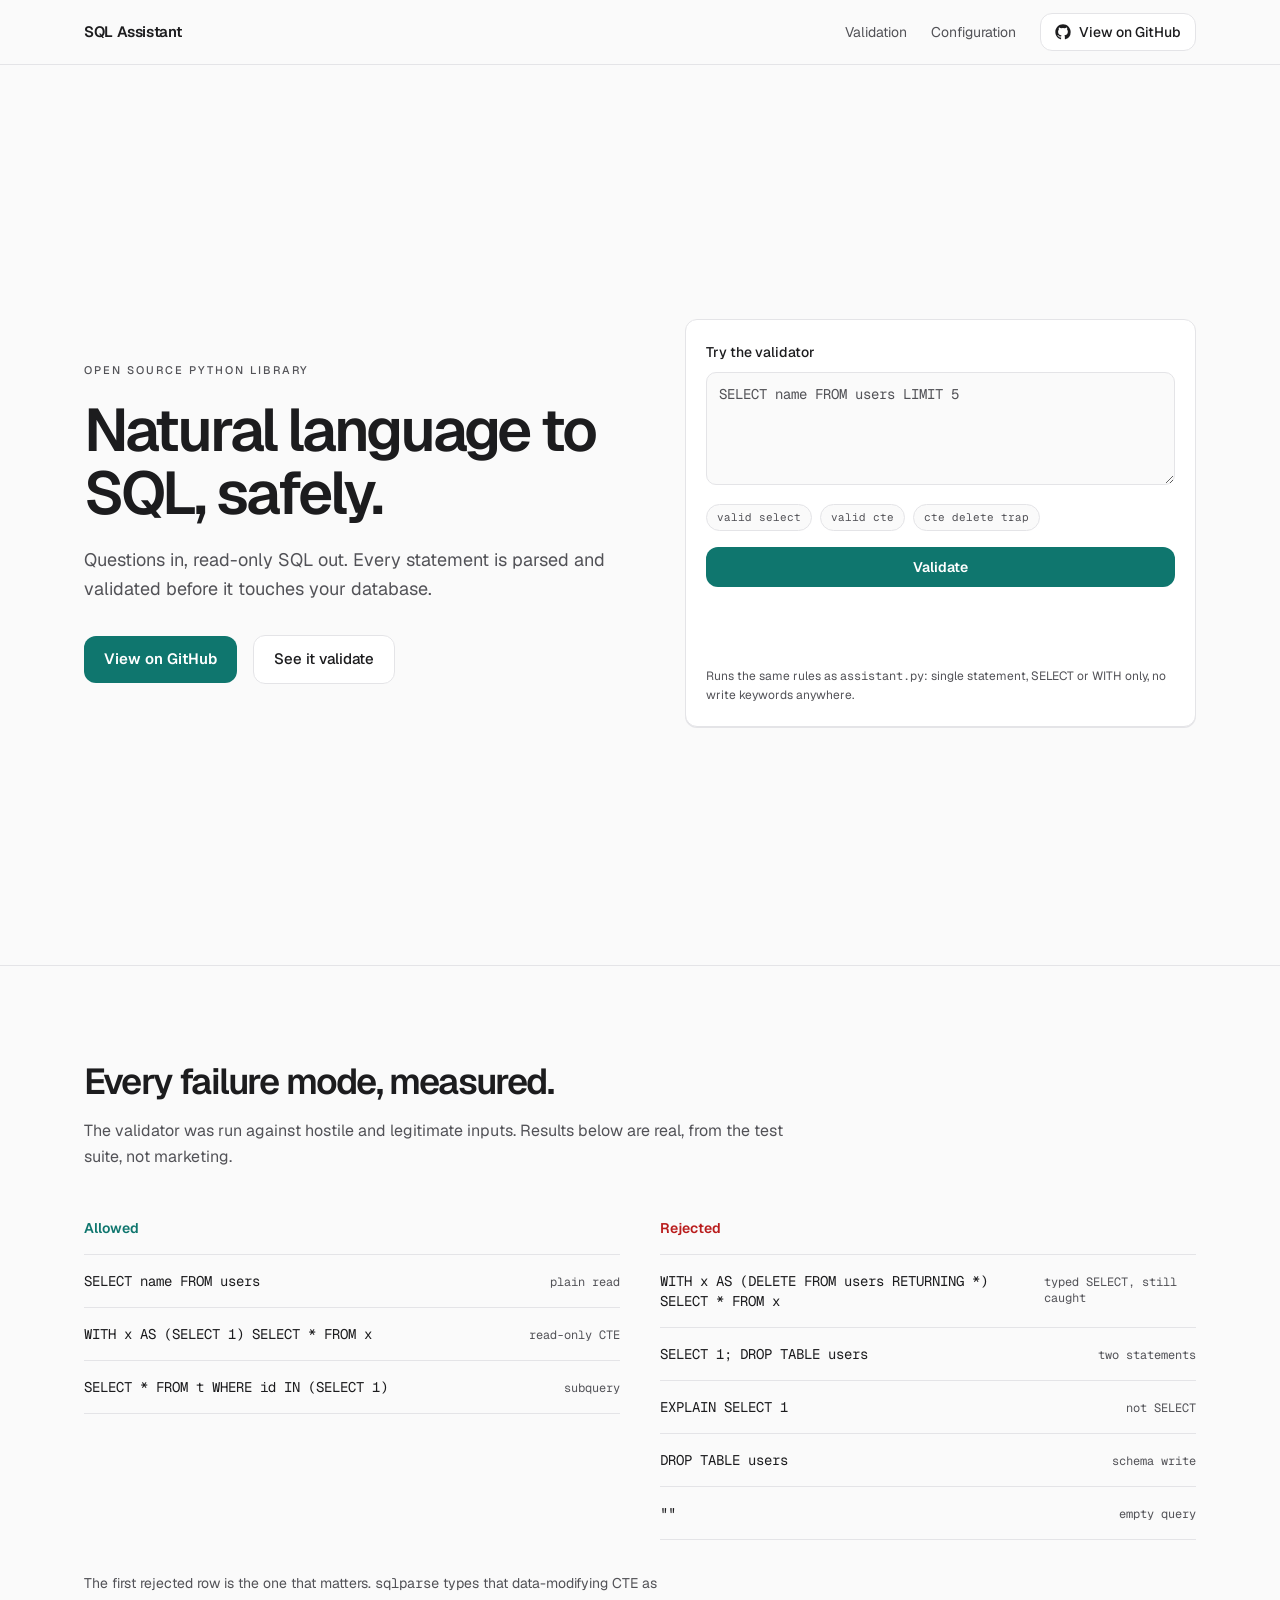
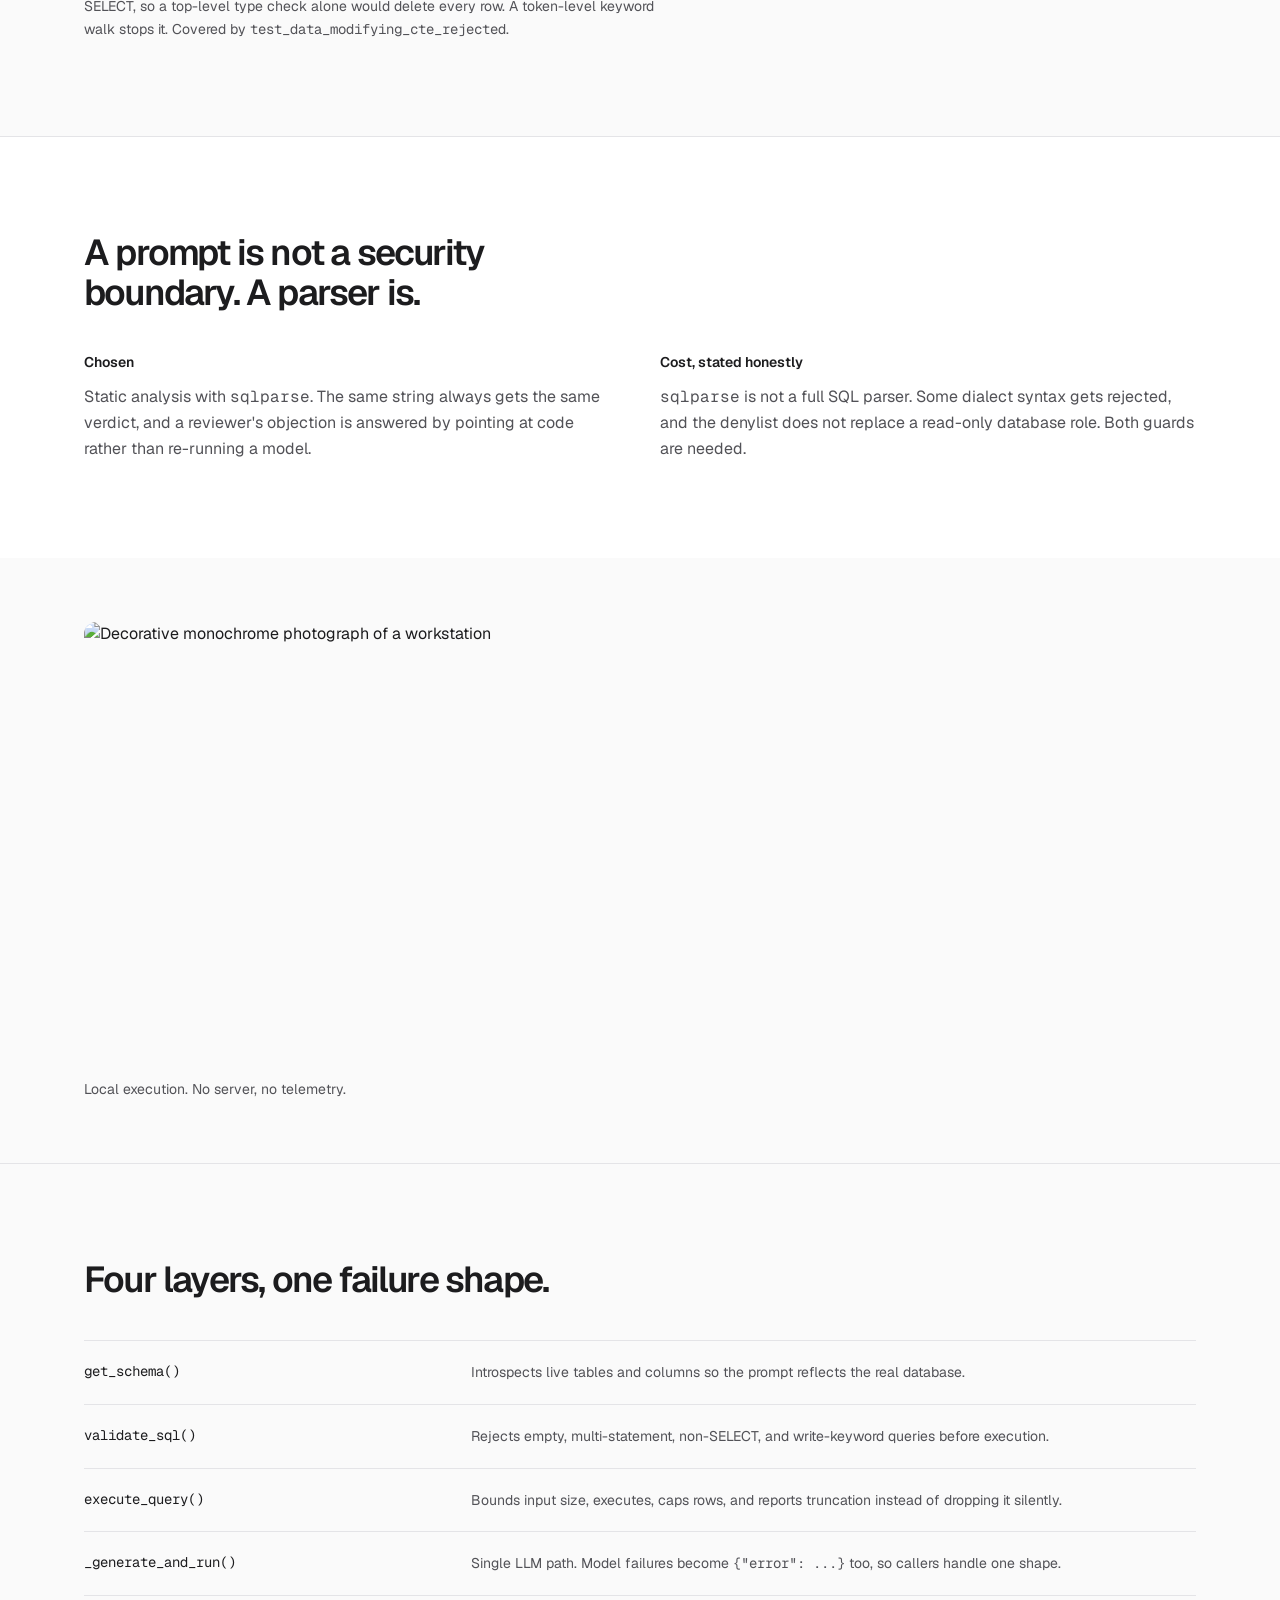
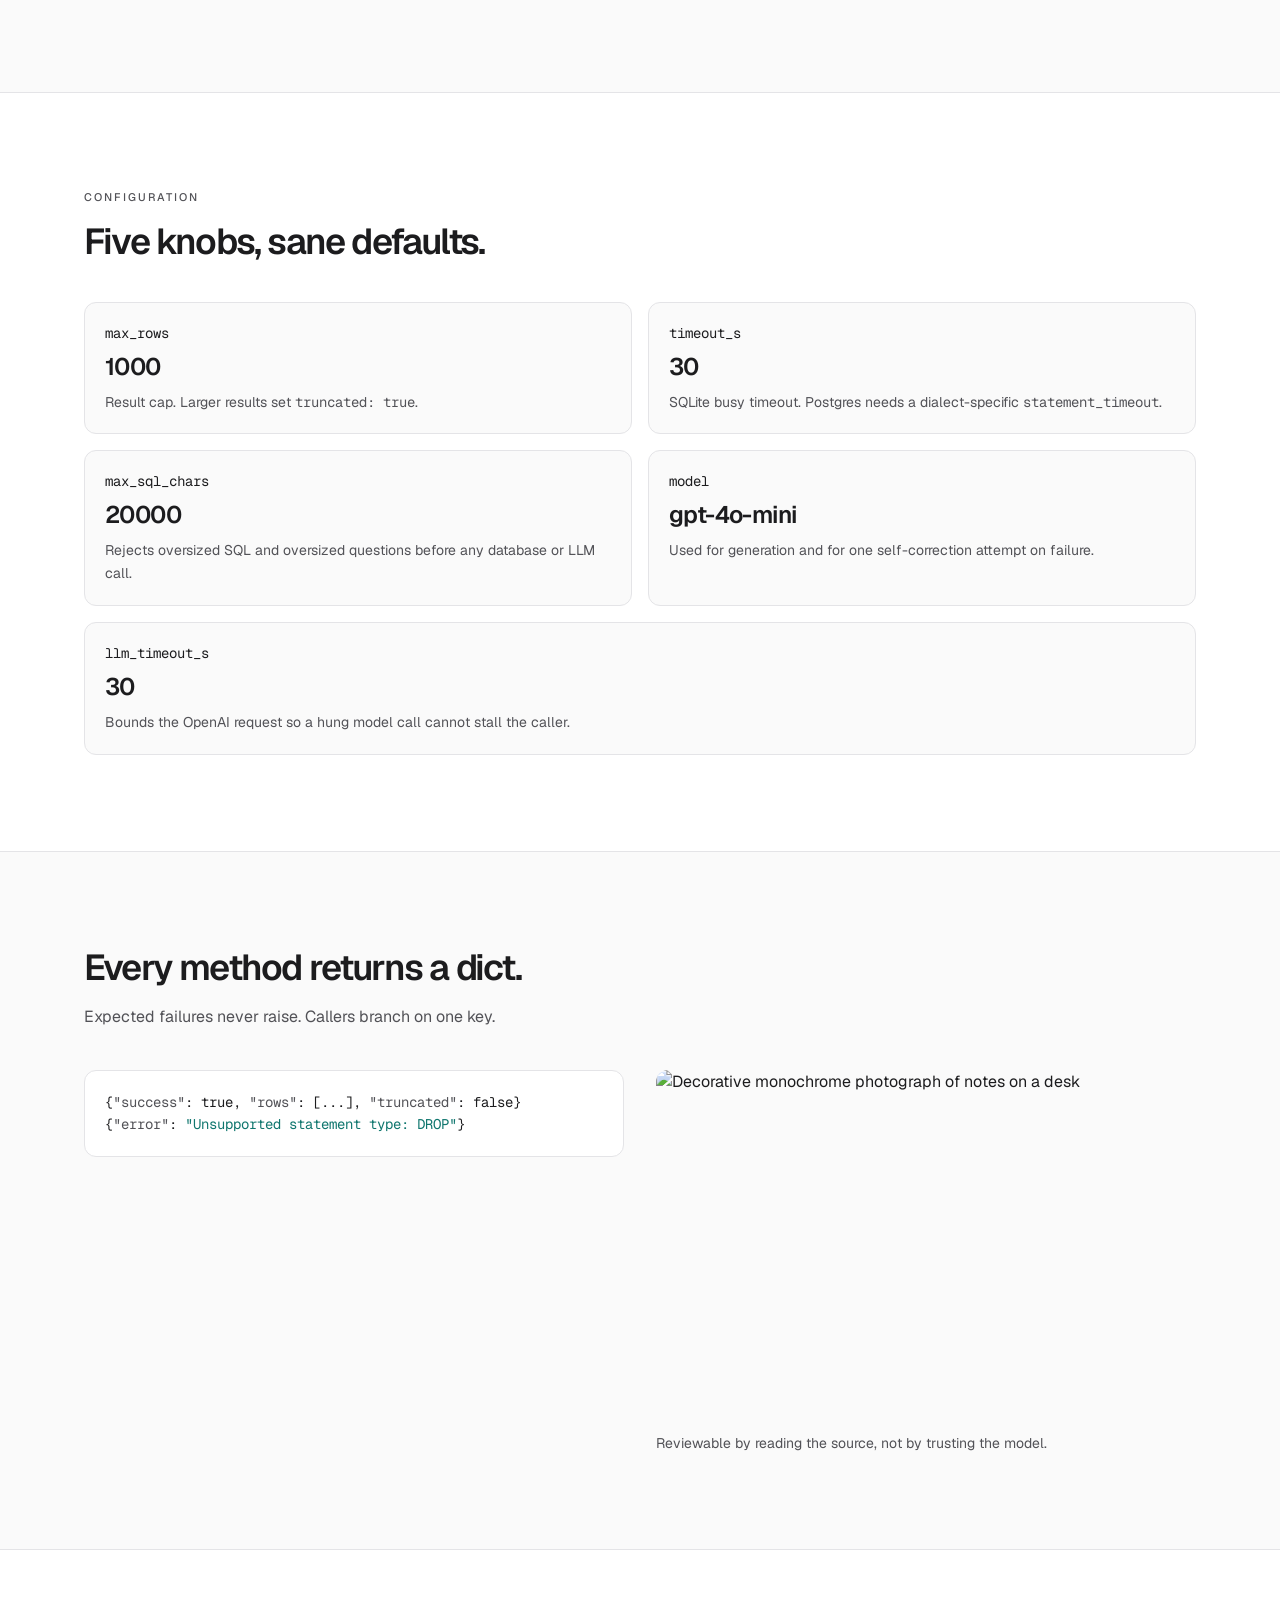
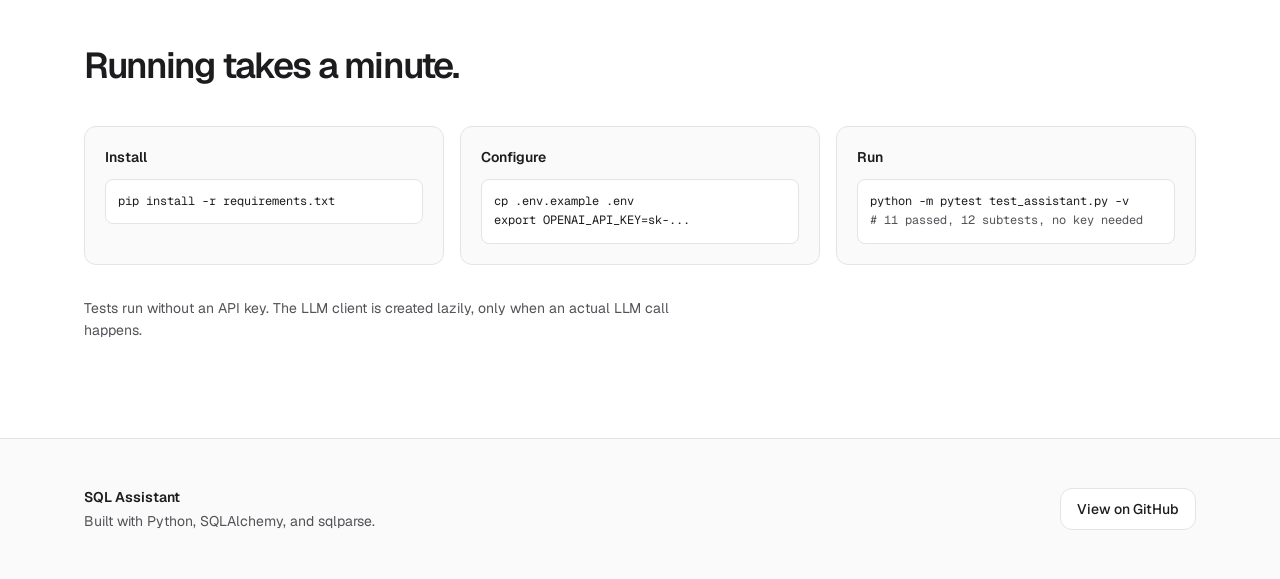
==== docs/index.html @ fa313f4b "Add static landing page in docs/: compiled Tailwind, self-hosted Geist, live validator demo" ====
<!doctype html>
<html lang="en">
<head>
<meta charset="utf-8">
<meta name="viewport" content="width=device-width, initial-scale=1">
<title>SQL Assistant: natural language to SQL, safely</title>
<meta name="description" content="SQL Assistant turns questions into read-only SQL. Every statement is parsed and validated before it touches your database.">
<link rel="stylesheet" href="./assets/tailwind.css">
<style>
@font-face {
  font-family: "Geist";
  src: url("./fonts/geist-latin-wght-normal.woff2") format("woff2");
  font-weight: 100 900;
  font-display: swap;
}
@font-face {
  font-family: "Geist Mono";
  src: url("./fonts/geist-mono-latin-wght-normal.woff2") format("woff2");
  font-weight: 100 900;
  font-display: swap;
}

:root {
  --canvas: #fafafa;
  --panel: #ffffff;
  --ink: #1c1c1e;
  --muted: #525257;
  --hairline: #e4e4e7;
  --accent: #0f766e;
  --on-accent: #ffffff;
  --ok: #0f766e;
  --bad: #b91c1c;
}

@media (prefers-color-scheme: dark) {
  :root {
    --canvas: #0a0a0c;
    --panel: #121214;
    --ink: #f4f4f5;
    --muted: #a1a1aa;
    --hairline: #26262b;
    --accent: #6ee7b7;
    --on-accent: #0a0a0c;
    --ok: #6ee7b7;
    --bad: #fca5a5;
  }
}

html { scroll-behavior: smooth; }

body {
  background: var(--canvas);
  color: var(--ink);
}

/* Radius lock: 12px everywhere. One scale, no exceptions. */
.r { border-radius: 12px; }

@media (prefers-reduced-motion: no-preference) {
  @keyframes hero-in {
    from { opacity: 0; translate: 0 18px; }
    to { opacity: 1; translate: 0 0; }
  }
  .hero-in { animation: hero-in 0.7s cubic-bezier(0.16, 1, 0.3, 1) both; }
  .hero-in-late { animation: hero-in 0.7s cubic-bezier(0.16, 1, 0.3, 1) 0.12s both; }

  @supports (animation-timeline: view()) {
    .reveal {
      animation: reveal-in linear both;
      animation-timeline: view();
      animation-range: entry 0% entry 35%;
    }
    @keyframes reveal-in {
      from { opacity: 0; translate: 0 22px; }
      to { opacity: 1; translate: 0 0; }
    }
  }
}

@media (prefers-reduced-motion: reduce) {
  html { scroll-behavior: auto; }
}

.push { transition: transform 0.18s cubic-bezier(0.16, 1, 0.3, 1); }
.push:hover { transform: translateY(-1px); }
.push:active { transform: scale(0.98); }

:focus-visible {
  outline: 2px solid var(--accent);
  outline-offset: 2px;
}
</style>
</head>
<body class="bg-canvas text-ink font-sans antialiased">

<a href="#main" class="sr-only focus:not-sr-only focus:absolute focus:top-3 focus:left-3 focus:z-50 focus:bg-panel focus:px-4 focus:py-2 r">Skip to content</a>

<header class="sticky top-0 z-40 border-b border-hairline" style="background: color-mix(in srgb, var(--canvas) 88%, transparent); backdrop-filter: blur(12px);">
  <nav class="mx-auto flex h-16 max-w-6xl items-center justify-between px-5" aria-label="Primary">
    <a href="#top" class="text-[15px] font-semibold tracking-tight">SQL Assistant</a>
    <div class="flex items-center gap-6 text-sm">
      <a href="#validation" class="text-muted push">Validation</a>
      <a href="#configuration" class="text-muted push">Configuration</a>
      <a href="https://github.com/dgexplores/SQL_Assistant" target="_blank" rel="noopener"
         class="push r flex items-center gap-2 border border-hairline bg-panel px-3.5 py-2 font-medium">
        <svg width="16" height="16" viewBox="0 0 24 24" fill="currentColor" aria-hidden="true"><path d="M12 .5C5.65.5.5 5.65.5 12c0 5.08 3.29 9.39 7.86 10.91.58.11.79-.25.79-.56 0-.27-.01-1.17-.02-2.12-3.2.7-3.88-1.36-3.88-1.36-.52-1.33-1.28-1.68-1.28-1.68-1.04-.71.08-.7.08-.7 1.15.08 1.76 1.18 1.76 1.18 1.03 1.75 2.69 1.25 3.35.95.1-.75.4-1.25.72-1.54-2.55-.29-5.23-1.28-5.23-5.67 0-1.25.45-2.28 1.18-3.09-.12-.29-.51-1.46.11-3.04 0 0 .96-.31 3.15 1.17a10.9 10.9 0 0 1 5.74 0c2.19-1.48 3.15-1.17 3.15-1.17.62 1.58.23 2.75.11 3.04.74.81 1.18 1.84 1.18 3.09 0 4.4-2.69 5.37-5.25 5.66.41.36.78 1.06.78 2.14 0 1.55-.01 2.79-.01 3.17 0 .31.21.68.8.56A11.51 11.51 0 0 0 23.5 12C23.5 5.65 18.35.5 12 .5z"/></svg>
        View on GitHub
      </a>
    </div>
  </nav>
</header>

<main id="main">

<!-- HERO: asymmetric split. Left copy, right live validator. -->
<section id="top" class="mx-auto grid min-h-[100dvh] max-w-6xl items-center gap-12 px-5 pt-20 pb-16 lg:grid-cols-[1.05fr_1fr] lg:gap-16">
  <div class="hero-in">
    <p class="text-[11px] font-medium uppercase tracking-[0.18em] text-muted">Open source Python library</p>
    <h1 class="mt-5 text-4xl font-semibold leading-[1.05] tracking-tighter md:text-5xl lg:text-6xl">
      Natural language to SQL, safely.
    </h1>
    <p class="mt-5 max-w-[52ch] text-lg leading-relaxed text-muted">
      Questions in, read-only SQL out. Every statement is parsed and validated before it touches your database.
    </p>
    <div class="mt-8 flex flex-wrap items-center gap-4">
      <a href="https://github.com/dgexplores/SQL_Assistant" target="_blank" rel="noopener"
         class="push r bg-accent px-5 py-3 text-[15px] font-semibold text-on-accent">View on GitHub</a>
      <a href="#validation" class="push r border border-hairline bg-panel px-5 py-3 text-[15px] font-medium">See it validate</a>
    </div>
  </div>

  <div class="hero-in-late">
    <form id="validator" class="r border border-hairline bg-panel p-5 shadow-[0_1px_0_var(--hairline)]">
      <label for="sql-input" class="text-sm font-medium">Try the validator</label>
      <textarea id="sql-input" rows="4" spellcheck="false"
        placeholder="SELECT name FROM users LIMIT 5"
        class="mt-2 w-full resize-y rounded-[10px] border border-hairline bg-canvas px-3 py-2.5 font-mono text-sm leading-relaxed placeholder:text-muted"></textarea>
      <div class="mt-3 flex flex-wrap gap-2" aria-label="Sample queries">
        <button type="button" data-sample="SELECT name FROM users LIMIT 5" class="chip">valid select</button>
        <button type="button" data-sample="WITH x AS (SELECT 1) SELECT * FROM x" class="chip">valid cte</button>
        <button type="button" data-sample="WITH x AS (DELETE FROM users RETURNING *) SELECT * FROM x" class="chip">cte delete trap</button>
      </div>
      <button type="submit" class="push r mt-4 w-full bg-accent py-2.5 text-sm font-semibold text-on-accent">Validate</button>
      <div id="verdict" aria-live="polite" class="mt-4 min-h-[3.25rem]"></div>
      <p class="mt-3 text-xs leading-relaxed text-muted">
        Runs the same rules as <code class="font-mono">assistant.py</code>: single statement, SELECT or WITH only, no write keywords anywhere.
      </p>
    </form>
  </div>
</section>

<!-- VALIDATION: grouped truth table. -->
<section id="validation" class="border-t border-hairline">
  <div class="mx-auto max-w-6xl px-5 py-24">
    <div class="reveal">
      <h2 class="text-3xl font-semibold tracking-tighter md:text-4xl">Every failure mode, measured.</h2>
      <p class="mt-4 max-w-[65ch] leading-relaxed text-muted">
        The validator was run against hostile and legitimate inputs. Results below are real, from the test suite, not marketing.
      </p>
    </div>

    <div class="reveal mt-12 grid gap-10 lg:grid-cols-2">
      <div>
        <p class="text-sm font-semibold text-ok">Allowed</p>
        <ul class="mt-4 divide-y divide-hairline border-y border-hairline">
          <li class="flex flex-col gap-1 py-4 sm:flex-row sm:items-baseline sm:justify-between">
            <code class="font-mono text-sm">SELECT name FROM users</code>
            <span class="font-mono text-xs text-muted">plain read</span>
          </li>
          <li class="flex flex-col gap-1 py-4 sm:flex-row sm:items-baseline sm:justify-between">
            <code class="font-mono text-sm">WITH x AS (SELECT 1) SELECT * FROM x</code>
            <span class="font-mono text-xs text-muted">read-only CTE</span>
          </li>
          <li class="flex flex-col gap-1 py-4 sm:flex-row sm:items-baseline sm:justify-between">
            <code class="font-mono text-sm">SELECT * FROM t WHERE id IN (SELECT 1)</code>
            <span class="font-mono text-xs text-muted">subquery</span>
          </li>
        </ul>
      </div>
      <div>
        <p class="text-sm font-semibold text-bad">Rejected</p>
        <ul class="mt-4 divide-y divide-hairline border-y border-hairline">
          <li class="flex flex-col gap-1 py-4 sm:flex-row sm:items-baseline sm:justify-between">
            <code class="font-mono text-sm">WITH x AS (DELETE FROM users RETURNING *) SELECT * FROM x</code>
            <span class="font-mono text-xs text-muted">typed SELECT, still caught</span>
          </li>
          <li class="flex flex-col gap-1 py-4 sm:flex-row sm:items-baseline sm:justify-between">
            <code class="font-mono text-sm">SELECT 1; DROP TABLE users</code>
            <span class="font-mono text-xs text-muted">two statements</span>
          </li>
          <li class="flex flex-col gap-1 py-4 sm:flex-row sm:items-baseline sm:justify-between">
            <code class="font-mono text-sm">EXPLAIN SELECT 1</code>
            <span class="font-mono text-xs text-muted">not SELECT</span>
          </li>
          <li class="flex flex-col gap-1 py-4 sm:flex-row sm:items-baseline sm:justify-between">
            <code class="font-mono text-sm">DROP TABLE users</code>
            <span class="font-mono text-xs text-muted">schema write</span>
          </li>
          <li class="flex flex-col gap-1 py-4 sm:flex-row sm:items-baseline sm:justify-between">
            <code class="font-mono text-sm">""</code>
            <span class="font-mono text-xs text-muted">empty query</span>
          </li>
        </ul>
      </div>
    </div>

    <p class="reveal mt-8 max-w-[65ch] text-sm leading-relaxed text-muted">
      The first rejected row is the one that matters. <code class="font-mono">sqlparse</code> types that data-modifying CTE as
      SELECT, so a top-level type check alone would delete every row. A token-level keyword walk stops it.
      Covered by <code class="font-mono">test_data_modifying_cte_rejected</code>.
    </p>
  </div>
</section>

<!-- TRADEOFF: full-width statement. -->
<section class="border-t border-hairline bg-panel">
  <div class="reveal mx-auto max-w-6xl px-5 py-24">
    <h2 class="max-w-[22ch] text-3xl font-semibold leading-[1.1] tracking-tighter md:text-4xl">
      A prompt is not a security boundary. A parser is.
    </h2>
    <div class="mt-10 grid gap-10 md:grid-cols-2">
      <div>
        <p class="text-sm font-semibold">Chosen</p>
        <p class="mt-3 leading-relaxed text-muted">
          Static analysis with <code class="font-mono">sqlparse</code>. The same string always gets the same verdict, and a
          reviewer's objection is answered by pointing at code rather than re-running a model.
        </p>
      </div>
      <div>
        <p class="text-sm font-semibold">Cost, stated honestly</p>
        <p class="mt-3 leading-relaxed text-muted">
          <code class="font-mono">sqlparse</code> is not a full SQL parser. Some dialect syntax gets rejected, and the
          denylist does not replace a read-only database role. Both guards are needed.
        </p>
      </div>
    </div>
  </div>
</section>

<!-- image band -->
<figure class="reveal mx-auto max-w-6xl px-5 py-16">
  <img src="https://picsum.photos/seed/sql-terminal-desk/1200/480?grayscale"
       alt="Decorative monochrome photograph of a workstation"
       loading="lazy" width="1200" height="480"
       class="r w-full object-cover">
  <figcaption class="mt-3 text-sm text-muted">Local execution. No server, no telemetry.</figcaption>
</figure>

<!-- ARCHITECTURE: definition rows. -->
<section class="border-t border-hairline">
  <div class="reveal mx-auto max-w-6xl px-5 py-24">
    <h2 class="text-3xl font-semibold tracking-tighter md:text-4xl">Four layers, one failure shape.</h2>
    <dl class="mt-10 divide-y divide-hairline border-y border-hairline">
      <div class="grid gap-1 py-5 sm:grid-cols-[1fr_2fr] sm:gap-6">
        <dt class="font-mono text-sm">get_schema()</dt>
        <dd class="text-sm leading-relaxed text-muted">Introspects live tables and columns so the prompt reflects the real database.</dd>
      </div>
      <div class="grid gap-1 py-5 sm:grid-cols-[1fr_2fr] sm:gap-6">
        <dt class="font-mono text-sm">validate_sql()</dt>
        <dd class="text-sm leading-relaxed text-muted">Rejects empty, multi-statement, non-SELECT, and write-keyword queries before execution.</dd>
      </div>
      <div class="grid gap-1 py-5 sm:grid-cols-[1fr_2fr] sm:gap-6">
        <dt class="font-mono text-sm">execute_query()</dt>
        <dd class="text-sm leading-relaxed text-muted">Bounds input size, executes, caps rows, and reports truncation instead of dropping it silently.</dd>
      </div>
      <div class="grid gap-1 py-5 sm:grid-cols-[1fr_2fr] sm:gap-6">
        <dt class="font-mono text-sm">_generate_and_run()</dt>
        <dd class="text-sm leading-relaxed text-muted">Single LLM path. Model failures become <code class="font-mono">{"error": ...}</code> too, so callers handle one shape.</dd>
      </div>
    </dl>
  </div>
</section>

<!-- CONFIGURATION: 5 parameter tiles. -->
<section id="configuration" class="border-t border-hairline bg-panel">
  <div class="reveal mx-auto max-w-6xl px-5 py-24">
    <p class="text-[11px] font-medium uppercase tracking-[0.18em] text-muted">Configuration</p>
    <h2 class="mt-4 text-3xl font-semibold tracking-tighter md:text-4xl">Five knobs, sane defaults.</h2>
    <div class="mt-10 grid gap-4 sm:grid-cols-2">
      <div class="r border border-hairline bg-canvas p-5">
        <p class="font-mono text-sm">max_rows</p>
        <p class="mt-2 text-2xl font-semibold tracking-tight">1000</p>
        <p class="mt-2 text-sm leading-relaxed text-muted">Result cap. Larger results set <code class="font-mono">truncated: true</code>.</p>
      </div>
      <div class="r border border-hairline bg-canvas p-5">
        <p class="font-mono text-sm">timeout_s</p>
        <p class="mt-2 text-2xl font-semibold tracking-tight">30</p>
        <p class="mt-2 text-sm leading-relaxed text-muted">SQLite busy timeout. Postgres needs a dialect-specific <code class="font-mono">statement_timeout</code>.</p>
      </div>
      <div class="r border border-hairline bg-canvas p-5">
        <p class="font-mono text-sm">max_sql_chars</p>
        <p class="mt-2 text-2xl font-semibold tracking-tight">20000</p>
        <p class="mt-2 text-sm leading-relaxed text-muted">Rejects oversized SQL and oversized questions before any database or LLM call.</p>
      </div>
      <div class="r border border-hairline bg-canvas p-5">
        <p class="font-mono text-sm">model</p>
        <p class="mt-2 text-2xl font-semibold tracking-tight">gpt-4o-mini</p>
        <p class="mt-2 text-sm leading-relaxed text-muted">Used for generation and for one self-correction attempt on failure.</p>
      </div>
      <div class="r border border-hairline bg-canvas p-5 sm:col-span-2">
        <p class="font-mono text-sm">llm_timeout_s</p>
        <p class="mt-2 text-2xl font-semibold tracking-tight">30</p>
        <p class="mt-2 text-sm leading-relaxed text-muted">Bounds the OpenAI request so a hung model call cannot stall the caller.</p>
      </div>
    </div>
  </div>
</section>

<!-- CONTRACT: code + image split. -->
<section class="border-t border-hairline">
  <div class="reveal mx-auto max-w-6xl px-5 py-24">
    <h2 class="text-3xl font-semibold tracking-tighter md:text-4xl">Every method returns a dict.</h2>
    <p class="mt-4 max-w-[65ch] leading-relaxed text-muted">
      Expected failures never raise. Callers branch on one key.
    </p>
    <div class="mt-10 grid items-start gap-8 lg:grid-cols-2">
      <pre class="r overflow-x-auto border border-hairline bg-panel p-5 font-mono text-sm leading-relaxed"><code>{<span class="text-muted">"success"</span>: true, <span class="text-muted">"rows"</span>: [...], <span class="text-muted">"truncated"</span>: false}
{<span class="text-muted">"error"</span>: <span class="text-accent">"Unsupported statement type: DROP"</span>}</code></pre>
      <figure>
        <img src="https://picsum.photos/seed/sql-review-notes/800/520?grayscale"
             alt="Decorative monochrome photograph of notes on a desk"
             loading="lazy" width="800" height="520"
             class="r w-full object-cover">
        <figcaption class="mt-3 text-sm text-muted">Reviewable by reading the source, not by trusting the model.</figcaption>
      </figure>
    </div>
  </div>
</section>

<!-- SETUP: three verb steps, stacked. -->
<section class="border-t border-hairline bg-panel">
  <div class="reveal mx-auto max-w-6xl px-5 py-24">
    <h2 class="text-3xl font-semibold tracking-tighter md:text-4xl">Running takes a minute.</h2>
    <ol class="mt-10 grid gap-4 md:grid-cols-3">
      <li class="r border border-hairline bg-canvas p-5">
        <p class="text-sm font-semibold">Install</p>
        <pre class="mt-3 overflow-x-auto rounded-[8px] border border-hairline bg-panel p-3 font-mono text-xs leading-relaxed"><code>pip install -r requirements.txt</code></pre>
      </li>
      <li class="r border border-hairline bg-canvas p-5">
        <p class="text-sm font-semibold">Configure</p>
        <pre class="mt-3 overflow-x-auto rounded-[8px] border border-hairline bg-panel p-3 font-mono text-xs leading-relaxed"><code>cp .env.example .env
export OPENAI_API_KEY=sk-...</code></pre>
      </li>
      <li class="r border border-hairline bg-canvas p-5">
        <p class="text-sm font-semibold">Run</p>
        <pre class="mt-3 overflow-x-auto rounded-[8px] border border-hairline bg-panel p-3 font-mono text-xs leading-relaxed"><code>python -m pytest test_assistant.py -v
<span class="text-muted"># 11 passed, 12 subtests, no key needed</span></code></pre>
      </li>
    </ol>
    <p class="mt-8 max-w-[65ch] text-sm leading-relaxed text-muted">
      Tests run without an API key. The LLM client is created lazily, only when an actual LLM call happens.
    </p>
  </div>
</section>

</main>

<footer class="border-t border-hairline">
  <div class="mx-auto flex max-w-6xl flex-col items-start justify-between gap-6 px-5 py-12 sm:flex-row sm:items-center">
    <div>
      <p class="text-sm font-semibold">SQL Assistant</p>
      <p class="mt-1 text-sm text-muted">Built with Python, SQLAlchemy, and sqlparse.</p>
    </div>
    <a href="https://github.com/dgexplores/SQL_Assistant" target="_blank" rel="noopener"
       class="push r border border-hairline bg-panel px-4 py-2.5 text-sm font-medium">View on GitHub</a>
  </div>
</footer>

<script>
(function () {
  "use strict";
  // Simplified port of assistant.py validate_sql. sqlparse remains the
  // authority in production; this widget demonstrates the same rules.
  var WRITE = new Set(["INSERT","UPDATE","DELETE","MERGE","UPSERT","REPLACE",
                       "DROP","CREATE","ALTER","TRUNCATE","GRANT","REVOKE","VACUUM"]);

  function stripFences(s) {
    return (s || "").replace(/^\s*```(?:sql)?\s*/i, "").replace(/\s*```\s*$/, "").trim();
  }

  function splitStatements(sql) {
    var out = [], cur = "", quote = null;
    for (var i = 0; i < sql.length; i++) {
      var c = sql[i];
      if (quote) { cur += c; if (c === quote) quote = null; continue; }
      if (c === "'" || c === '"') { quote = c; cur += c; continue; }
      if (c === ";") { out.push(cur); cur = ""; continue; }
      cur += c;
    }
    out.push(cur);
    return out.map(function (s) { return s.trim(); }).filter(Boolean);
  }

  function validate(sql) {
    sql = stripFences(sql);
    if (!sql) return [false, "Empty query"];
    var stmts = splitStatements(sql);
    if (stmts.length > 1) return [false, "Multiple statements: " + stmts.length + " found"];
    var first = stmts[0].split(/\s+/)[0].toUpperCase();
    if (first !== "SELECT" && first !== "WITH") return [false, "Unsupported statement type: " + first];
    var bare = stmts[0].replace(/'(?:[^'\\]|\\.)*'/g, "").replace(/"(?:[^"\\]|\\.)*"/g, "");
    var words = bare.match(/[A-Za-z_][A-Za-z0-9_]*/g) || [];
    for (var i = 0; i < words.length; i++) {
      var u = words[i].toUpperCase();
      if (WRITE.has(u)) return [false, "Unsupported keyword in query: " + u];
    }
    return [true, "Valid"];
  }

  var form = document.getElementById("validator");
  var input = document.getElementById("sql-input");
  var verdict = document.getElementById("verdict");

  function render(ok, msg) {
    verdict.textContent = "";
    var box = document.createElement("div");
    box.className = "r flex items-start gap-3 border px-4 py-3";
    var badge = document.createElement("span");
    badge.className = "mt-px inline-block rounded-full px-2 py-0.5 font-mono text-[11px] font-semibold uppercase tracking-wide";
    if (ok) {
      box.style.borderColor = "var(--ok)";
      badge.style.background = "var(--ok)";
      badge.style.color = "var(--on-accent)";
      badge.textContent = "Allowed";
    } else {
      box.style.borderColor = "var(--bad)";
      badge.style.background = "var(--bad)";
      badge.style.color = "#ffffff";
      badge.textContent = "Rejected";
    }
    var reason = document.createElement("span");
    reason.className = "font-mono text-sm";
    reason.textContent = msg;
    box.appendChild(badge);
    box.appendChild(reason);
    verdict.appendChild(box);
  }

  form.addEventListener("submit", function (e) {
    e.preventDefault();
    var result = validate(input.value);
    render(result[0], result[1]);
  });

  document.querySelectorAll(".chip").forEach(function (chip) {
    var style = chip.style;
    style.border = "1px solid var(--hairline)";
    style.background = "var(--canvas)";
    style.borderRadius = "999px";
    style.padding = "4px 10px";
    style.fontFamily = "var(--font-mono)";
    style.fontSize = "11px";
    style.color = "var(--muted)";
    style.cursor = "pointer";
    chip.addEventListener("click", function () {
      input.value = chip.getAttribute("data-sample");
      input.focus();
      var result = validate(input.value);
      render(result[0], result[1]);
    });
  });
})();
</script>
</body>
</html>
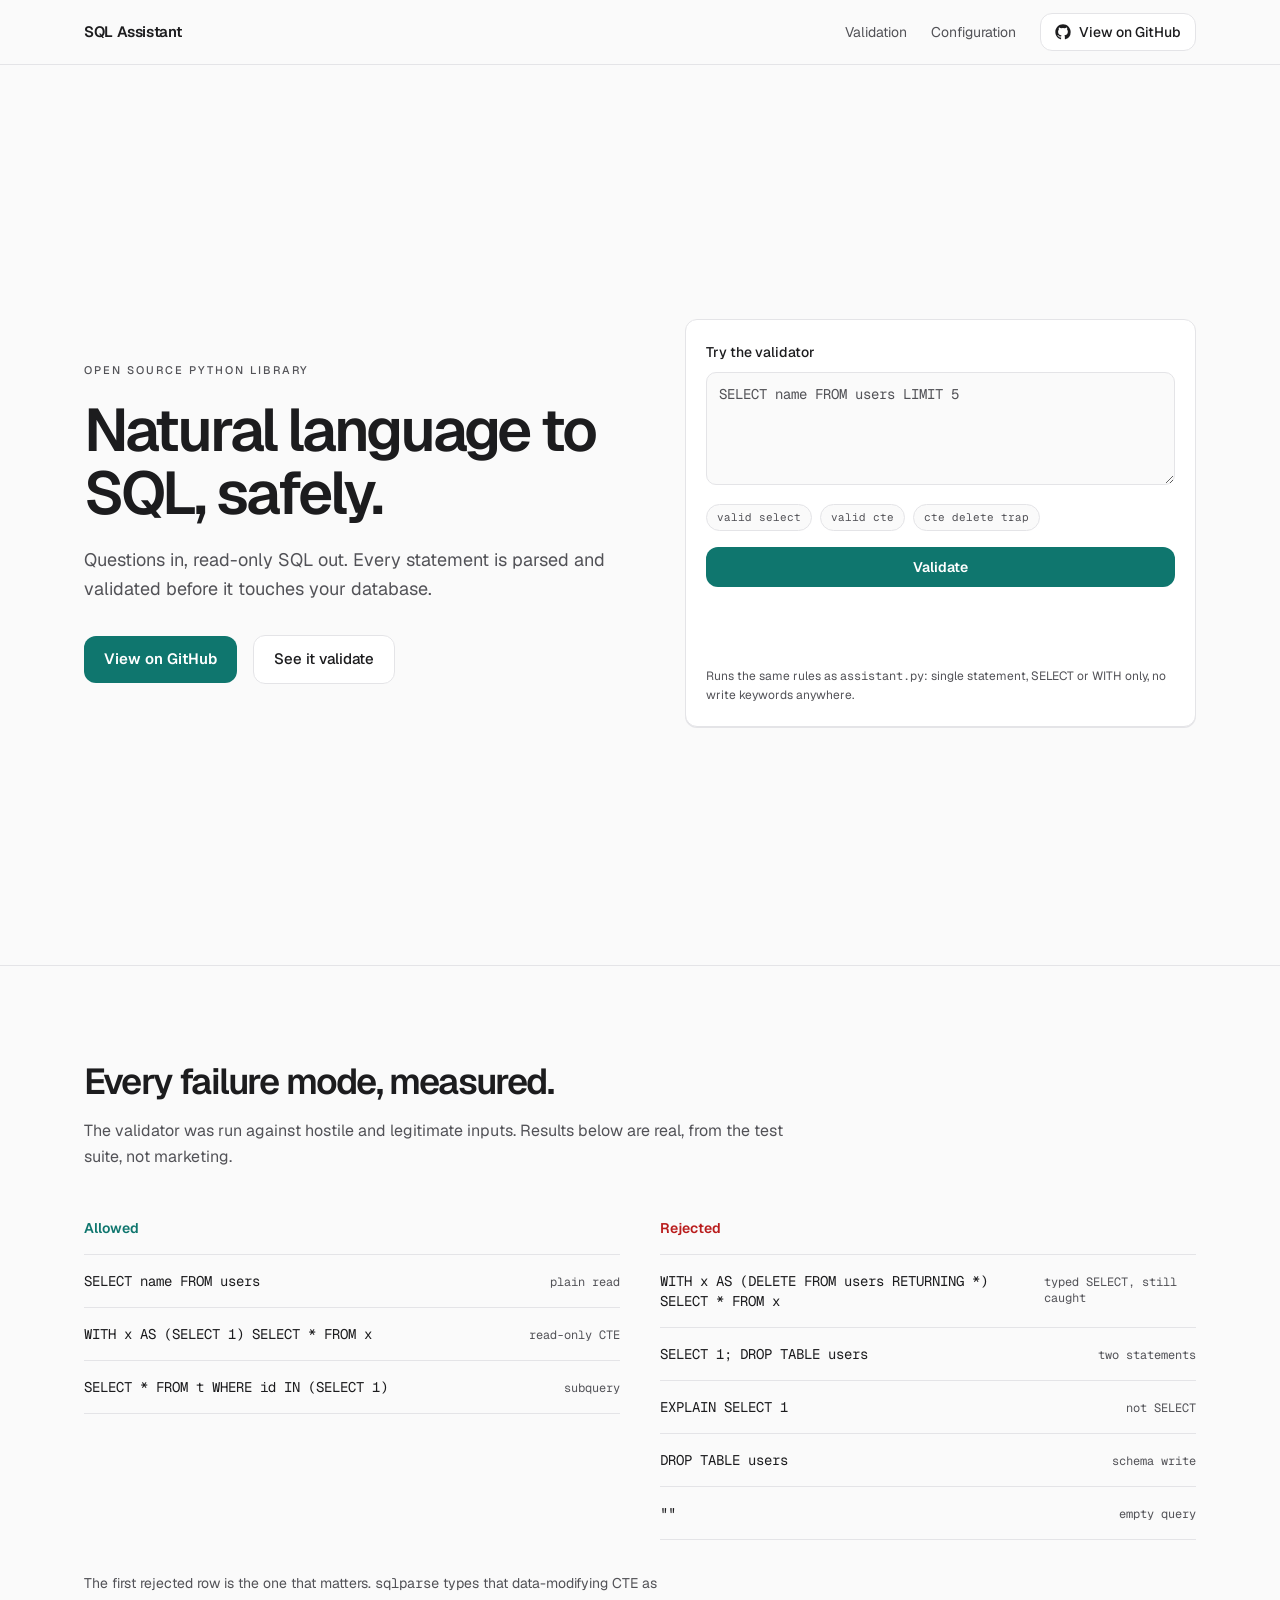
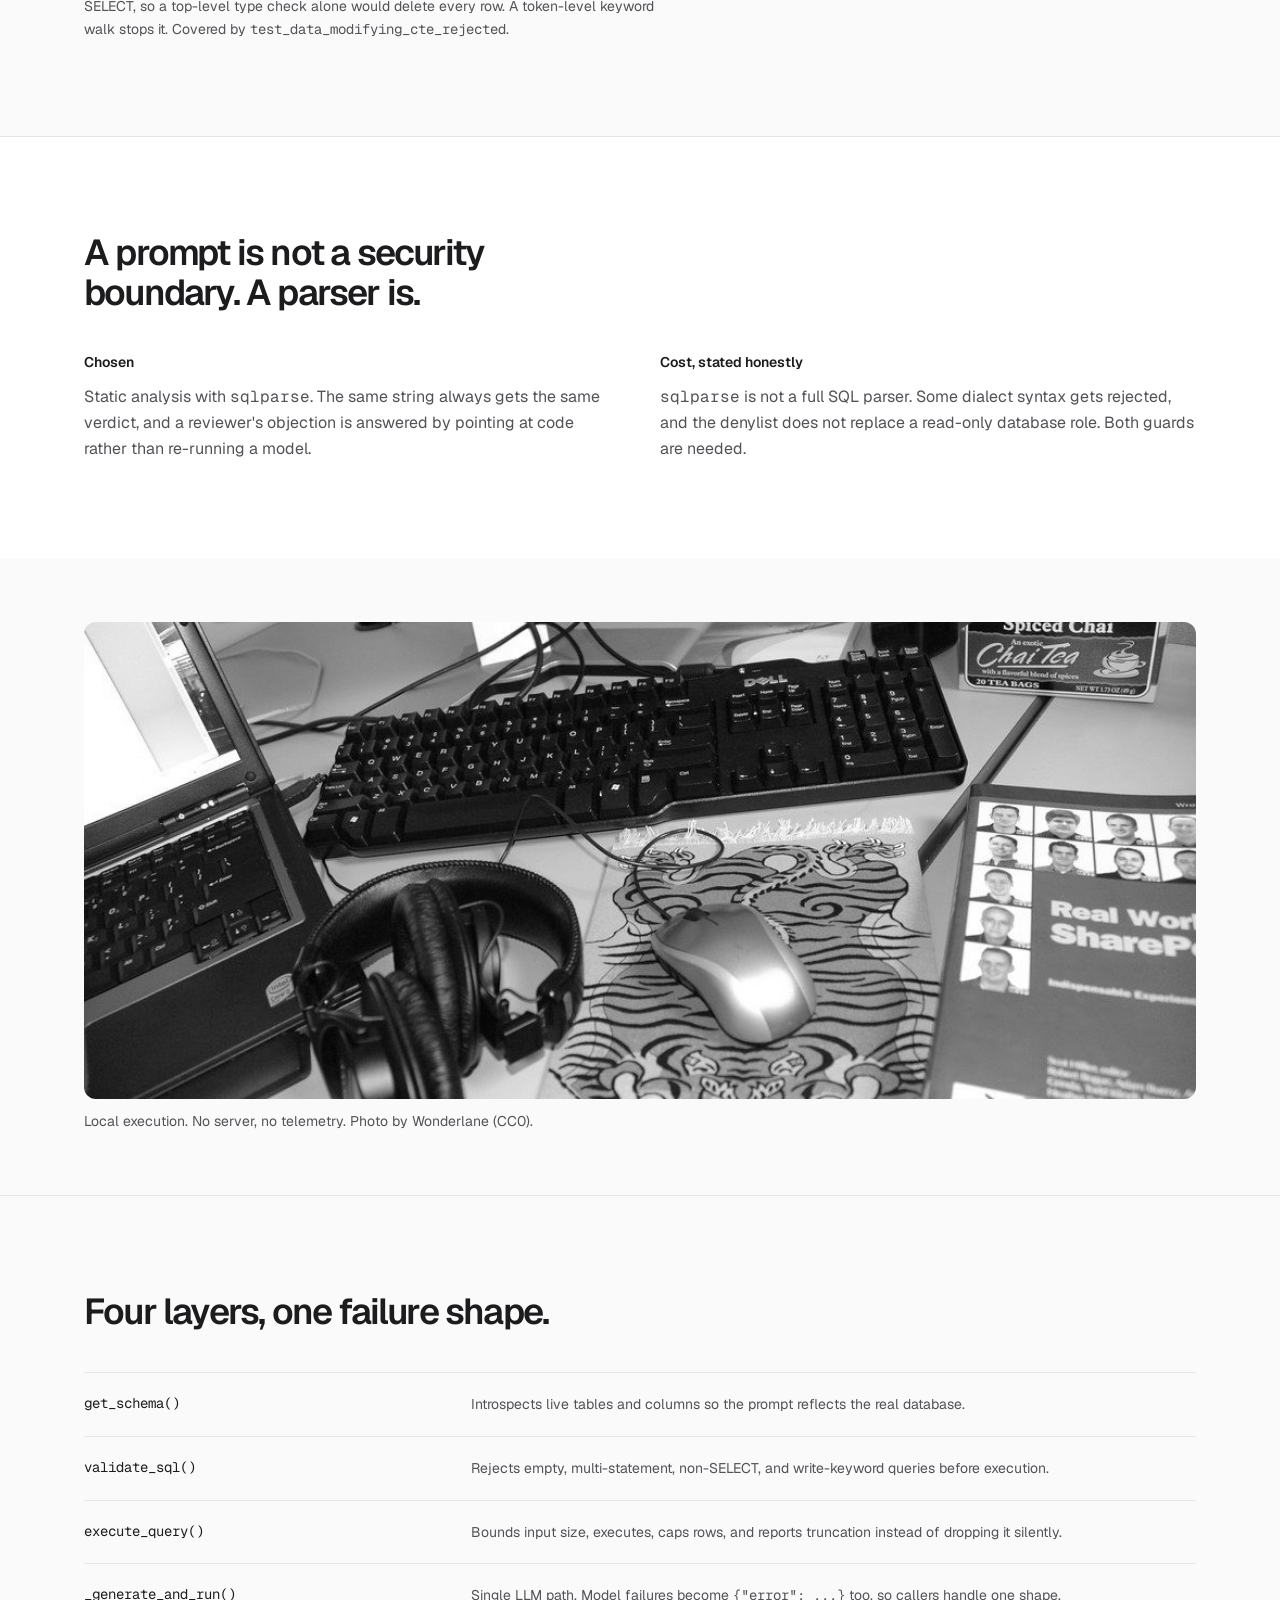
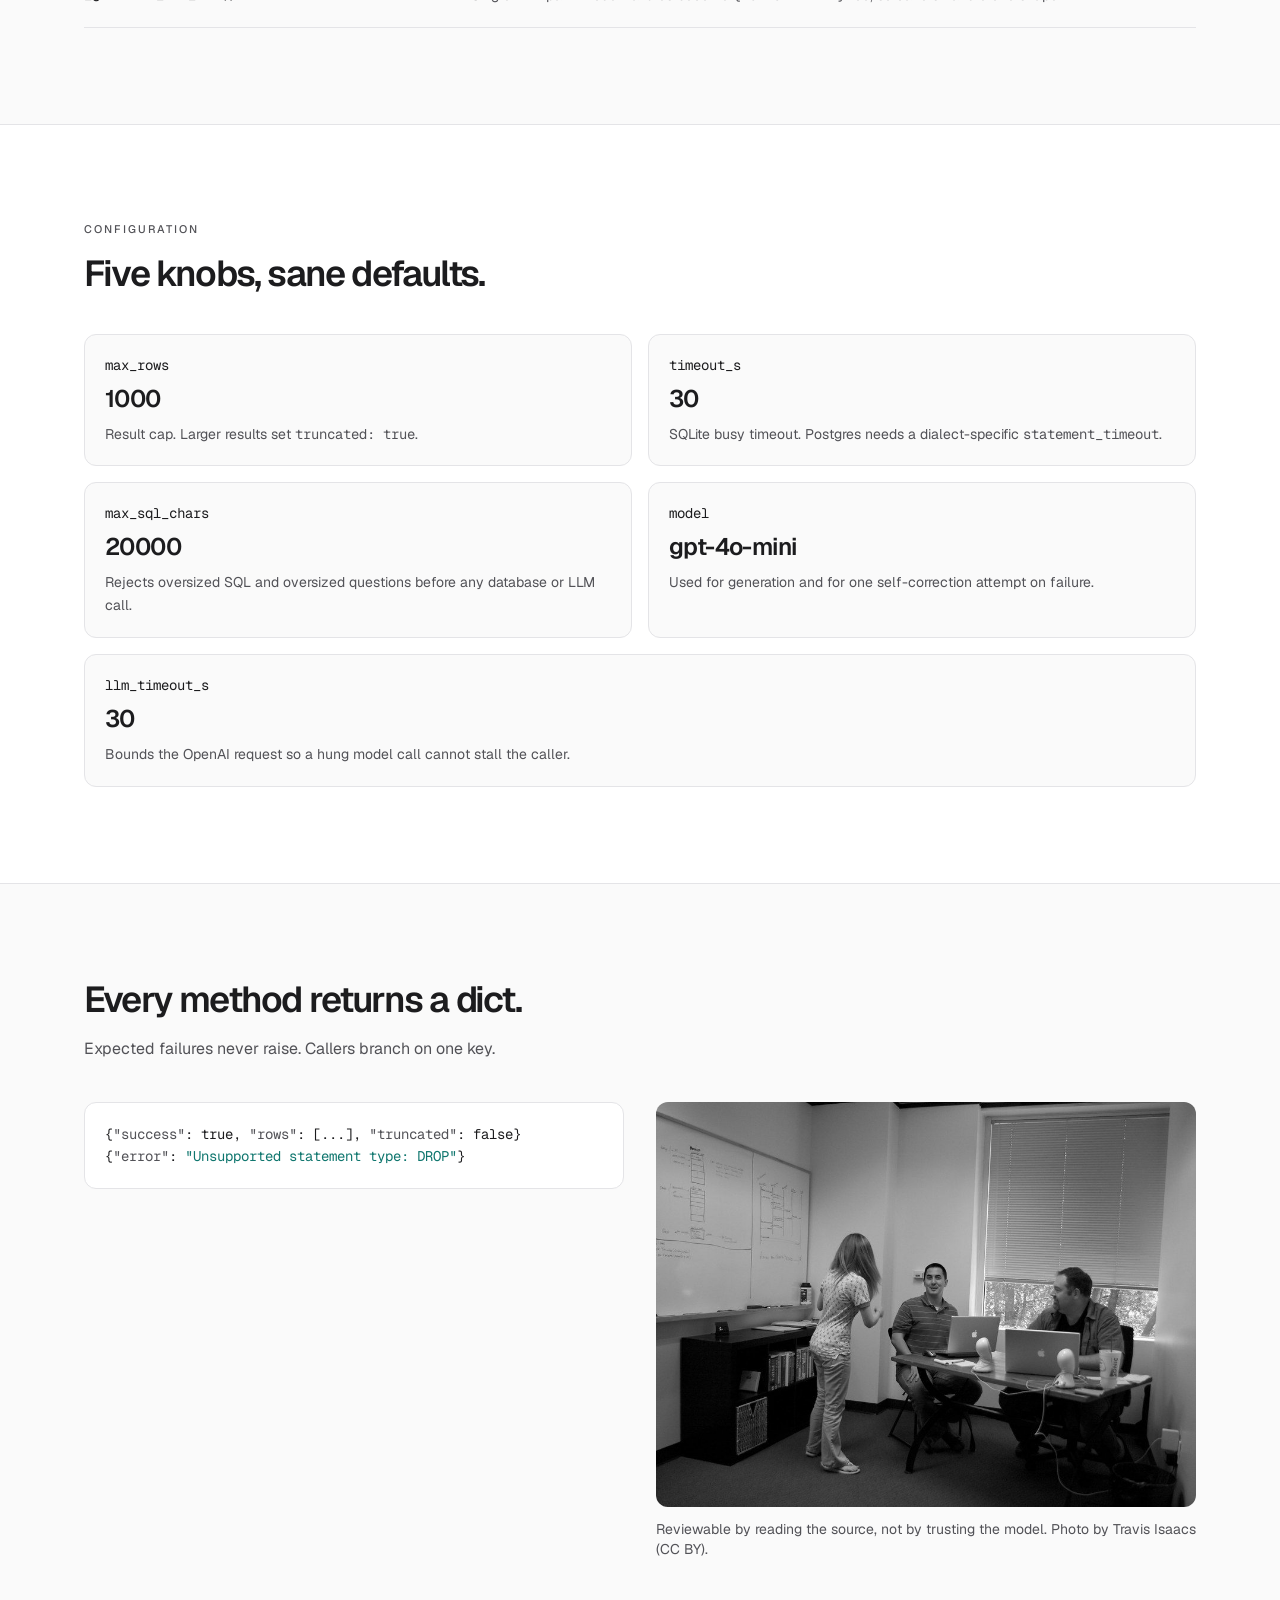
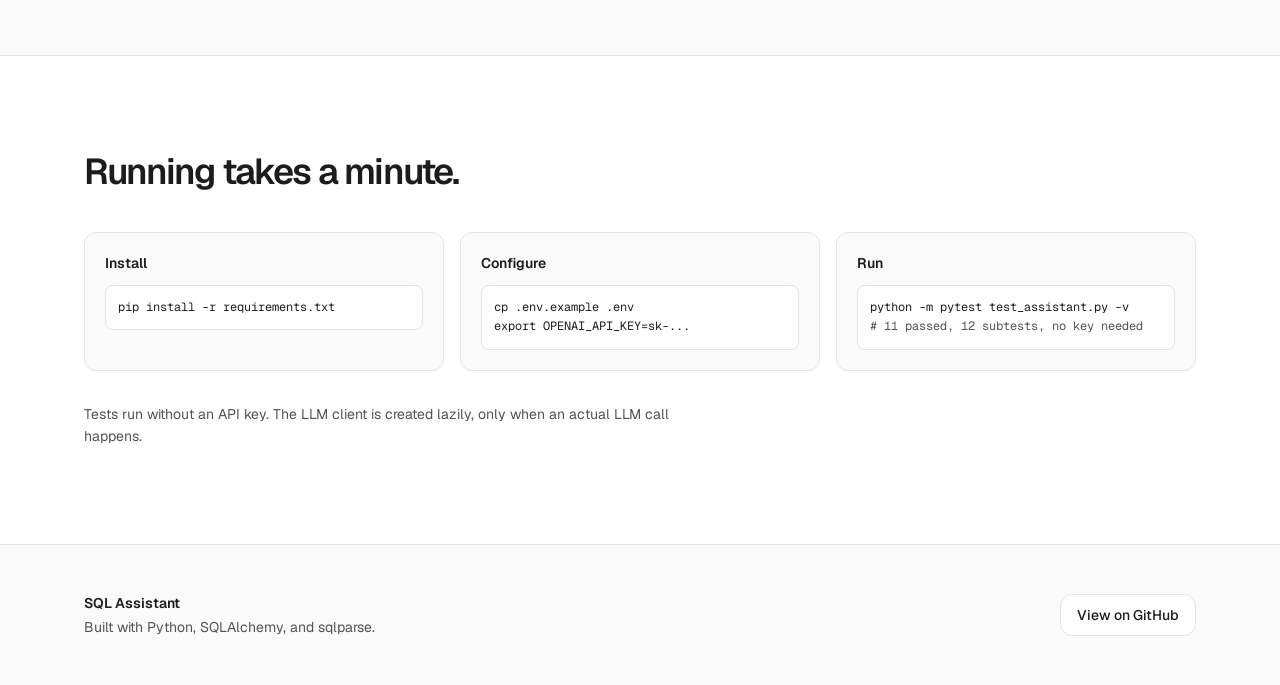
==== commit 1f5b3ae9: "Pages live via Actions; self-hosted photos with credits; PG timeout, fresh schema, eval harness" ====
--- a/docs/index.html
+++ b/docs/index.html
@@ -239,11 +239,11 @@
 
 <!-- image band -->
 <figure class="reveal mx-auto max-w-6xl px-5 py-16">
-  <img src="https://picsum.photos/seed/sql-terminal-desk/1200/480?grayscale"
-       alt="Decorative monochrome photograph of a workstation"
-       loading="lazy" width="1200" height="480"
-       class="r w-full object-cover">
-  <figcaption class="mt-3 text-sm text-muted">Local execution. No server, no telemetry.</figcaption>
+  <img src="./assets/photo-workspace.jpg"
+       alt="Developer desk with keyboard, headphones, laptop, and books"
+       loading="lazy" width="1024" height="681"
+       class="r aspect-[21/9] w-full object-cover">
+  <figcaption class="mt-3 text-sm text-muted">Local execution. No server, no telemetry. Photo by Wonderlane (CC0).</figcaption>
 </figure>
 
 <!-- ARCHITECTURE: definition rows. -->
@@ -317,11 +317,11 @@
       <pre class="r overflow-x-auto border border-hairline bg-panel p-5 font-mono text-sm leading-relaxed"><code>{<span class="text-muted">"success"</span>: true, <span class="text-muted">"rows"</span>: [...], <span class="text-muted">"truncated"</span>: false}
 {<span class="text-muted">"error"</span>: <span class="text-accent">"Unsupported statement type: DROP"</span>}</code></pre>
       <figure>
-        <img src="https://picsum.photos/seed/sql-review-notes/800/520?grayscale"
-             alt="Decorative monochrome photograph of notes on a desk"
-             loading="lazy" width="800" height="520"
-             class="r w-full object-cover">
-        <figcaption class="mt-3 text-sm text-muted">Reviewable by reading the source, not by trusting the model.</figcaption>
+        <img src="./assets/photo-developers.jpg"
+             alt="Three developers working on laptops beside a whiteboard"
+             loading="lazy" width="1024" height="683"
+             class="r aspect-[4/3] w-full object-cover">
+        <figcaption class="mt-3 text-sm text-muted">Reviewable by reading the source, not by trusting the model. Photo by Travis Isaacs (CC BY).</figcaption>
       </figure>
     </div>
   </div>
